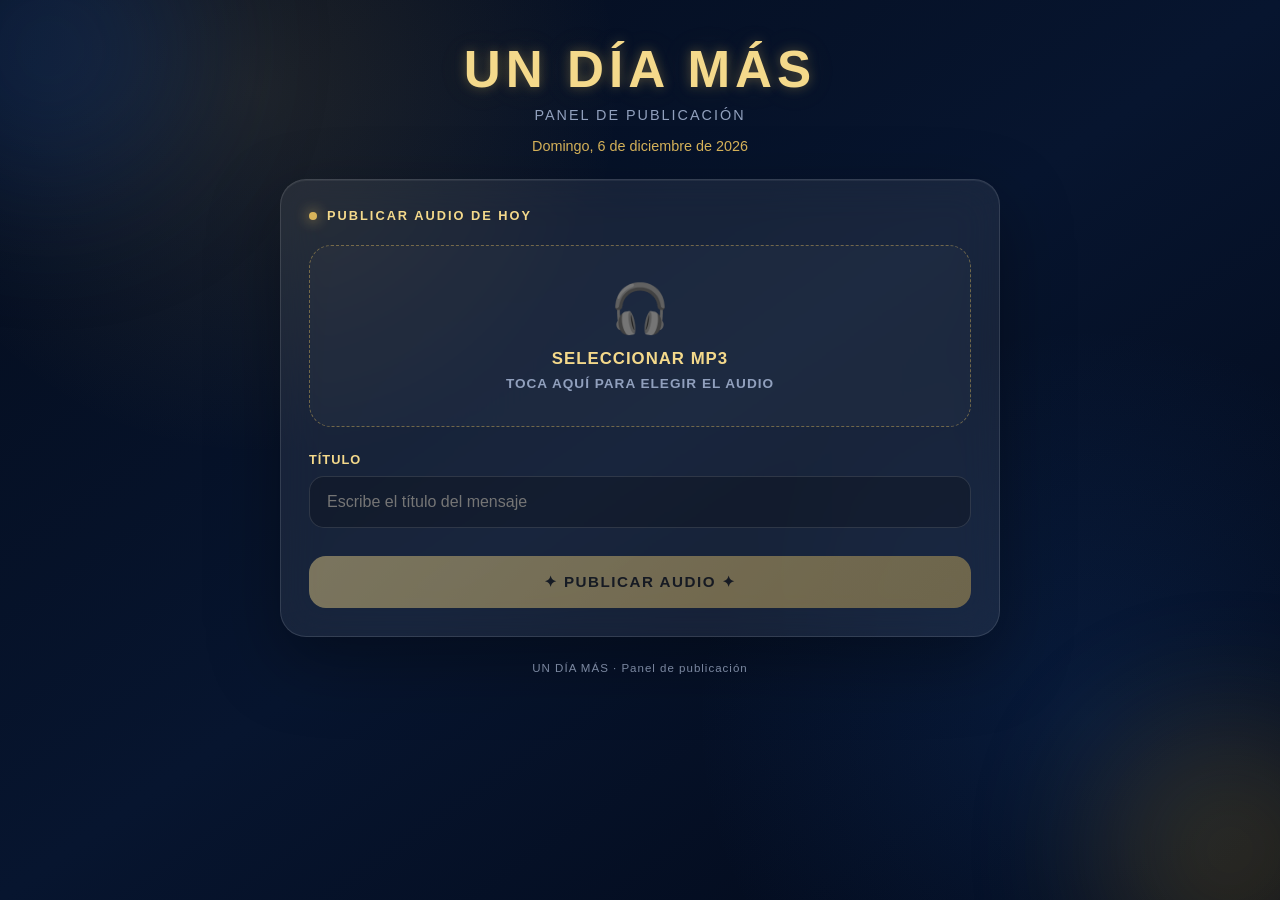
==== admin.html @ 6bc4cc5b "Create admin.html" ====
<!DOCTYPE html>
<html lang="es">
<head>
  <meta charset="UTF-8">

  <meta
    name="viewport"
    content="width=device-width, initial-scale=1.0, viewport-fit=cover"
  >

  <meta name="theme-color" content="#07152f">

  <title>UN DÍA MÁS — Panel de publicación</title>

  <style>
    * {
      box-sizing: border-box;
      margin: 0;
      padding: 0;
    }

    :root {
      --navy: #07152f;
      --navy-light: #0d2144;
      --gold: #d8b45a;
      --gold-light: #f4d98b;
      --white: #ffffff;
      --text: #eaf0ff;
      --muted: #91a0bd;
      --glass: rgba(255, 255, 255, 0.07);
      --border: rgba(255, 255, 255, 0.12);
    }

    body {
      min-height: 100vh;
      font-family: Arial, Helvetica, sans-serif;
      color: var(--text);
      background:
        radial-gradient(
          circle at 20% 10%,
          rgba(216, 180, 90, 0.12),
          transparent 28%
        ),
        radial-gradient(
          circle at 85% 80%,
          rgba(30, 100, 200, 0.16),
          transparent 30%
        ),
        linear-gradient(145deg, #040c1c, var(--navy), #020817);

      padding: 25px 15px;
      overflow-x: hidden;
    }

    /* Fondo */

    .background {
      position: fixed;
      inset: 0;
      pointer-events: none;
      overflow: hidden;
      z-index: -1;
    }

    .glow {
      position: absolute;
      border-radius: 50%;
      filter: blur(70px);
      opacity: 0.25;
    }

    .glow-1 {
      width: 300px;
      height: 300px;
      background: #174a9c;
      top: -100px;
      left: -100px;
    }

    .glow-2 {
      width: 260px;
      height: 260px;
      background: #a57b18;
      right: -80px;
      bottom: -80px;
    }

    .app {
      width: min(720px, 100%);
      margin: auto;
    }

    /* Encabezado */

    header {
      text-align: center;
      padding: 15px 10px 25px;
    }

    .brand {
      font-size: clamp(2rem, 8vw, 3.2rem);
      font-weight: 800;
      letter-spacing: 5px;
      color: var(--gold-light);
      text-shadow:
        0 0 12px rgba(216, 180, 90, 0.35),
        0 0 35px rgba(216, 180, 90, 0.12);
    }

    .subtitle {
      margin-top: 8px;
      color: var(--muted);
      font-size: 0.9rem;
      letter-spacing: 2px;
      text-transform: uppercase;
    }

    .date {
      margin-top: 15px;
      font-size: 0.9rem;
      color: var(--gold);
    }

    /* Tarjeta */

    .card {
      background: var(--glass);
      border: 1px solid var(--border);
      border-radius: 26px;
      padding: 28px;
      backdrop-filter: blur(20px);
      -webkit-backdrop-filter: blur(20px);
      box-shadow:
        0 25px 70px rgba(0, 0, 0, 0.35),
        inset 0 1px 0 rgba(255, 255, 255, 0.06);
    }

    .section-title {
      display: flex;
      align-items: center;
      gap: 10px;
      font-size: 0.8rem;
      font-weight: 700;
      letter-spacing: 2px;
      color: var(--gold-light);
      margin-bottom: 22px;
    }

    .section-title::before {
      content: "";
      width: 8px;
      height: 8px;
      border-radius: 50%;
      background: var(--gold);
      box-shadow: 0 0 14px var(--gold);
    }

    /* Selector */

    .upload-area {
      border: 1.5px dashed rgba(216, 180, 90, 0.45);
      border-radius: 22px;
      padding: 35px 20px;
      text-align: center;
      cursor: pointer;
      transition: 0.25s ease;
      background: rgba(255, 255, 255, 0.025);
    }

    .upload-area:hover {
      border-color: var(--gold);
      background: rgba(216, 180, 90, 0.06);
      transform: translateY(-2px);
    }

    .upload-icon {
      font-size: 3rem;
      margin-bottom: 12px;
    }

    .upload-title {
      font-size: 1.05rem;
      font-weight: 700;
    }

    .upload-text {
      margin-top: 7px;
      color: var(--muted);
      font-size: 0.85rem;
    }

    #audioFile {
      display: none;
    }

    /* Archivo seleccionado */

    .file-info {
      display: none;
      margin-top: 18px;
      padding: 15px;
      border-radius: 16px;
      background: rgba(216, 180, 90, 0.08);
      border: 1px solid rgba(216, 180, 90, 0.2);
    }

    .file-info.show {
      display: block;
    }

    .file-name {
      font-weight: 700;
      color: var(--gold-light);
      word-break: break-word;
    }

    .file-size {
      margin-top: 5px;
      color: var(--muted);
      font-size: 0.8rem;
    }

    /* Campo título */

    .field {
      margin-top: 25px;
    }

    label {
      display: block;
      margin-bottom: 9px;
      color: var(--gold-light);
      font-size: 0.8rem;
      font-weight: 700;
      letter-spacing: 1px;
      text-transform: uppercase;
    }

    input[type="text"] {
      width: 100%;
      padding: 16px 17px;
      border: 1px solid var(--border);
      border-radius: 15px;
      outline: none;
      color: var(--white);
      background: rgba(0, 0, 0, 0.22);
      font-size: 1rem;
      transition: 0.2s ease;
    }

    input[type="text"]:focus {
      border-color: var(--gold);
      box-shadow: 0 0 0 3px rgba(216, 180, 90, 0.1);
    }

    /* Reproductor */

    .preview {
      display: none;
      margin-top: 25px;
      padding: 20px;
      border-radius: 20px;
      background: rgba(0, 0, 0, 0.18);
      border: 1px solid rgba(255, 255, 255, 0.08);
    }

    .preview.show {
      display: block;
    }

    .preview-title {
      color: var(--muted);
      font-size: 0.75rem;
      letter-spacing: 1.5px;
      text-transform: uppercase;
      margin-bottom: 12px;
    }

    audio {
      width: 100%;
      height: 48px;
    }

    /* Botón */

    .publish-button {
      width: 100%;
      margin-top: 28px;
      padding: 17px;
      border: none;
      border-radius: 17px;
      cursor: pointer;

      color: #17120a;
      background: linear-gradient(
        135deg,
        var(--gold-light),
        var(--gold)
      );

      font-size: 0.95rem;
      font-weight: 900;
      letter-spacing: 1.5px;

      box-shadow:
        0 10px 35px rgba(216, 180, 90, 0.2),
        inset 0 1px 0 rgba(255, 255, 255, 0.5);

      transition: 0.2s ease;
    }

    .publish-button:hover {
      transform: translateY(-2px);
      box-shadow:
        0 15px 45px rgba(216, 180, 90, 0.3),
        inset 0 1px 0 rgba(255, 255, 255, 0.5);
    }

    .publish-button:active {
      transform: scale(0.98);
    }

    .publish-button:disabled {
      cursor: not-allowed;
      opacity: 0.45;
      transform: none;
      box-shadow: none;
    }

    /* Estado */

    .status {
      display: none;
      margin-top: 18px;
      padding: 14px;
      border-radius: 14px;
      text-align: center;
      font-size: 0.85rem;
    }

    .status.show {
      display: block;
    }

    .status.success {
      color: #c9ffd9;
      background: rgba(40, 180, 90, 0.1);
      border: 1px solid rgba(40, 180, 90, 0.2);
    }

    .status.error {
      color: #ffd0d0;
      background: rgba(220, 60, 60, 0.1);
      border: 1px solid rgba(220, 60, 60, 0.2);
    }

    footer {
      text-align: center;
      padding: 25px 10px 10px;
      color: var(--muted);
      font-size: 0.72rem;
      letter-spacing: 1px;
    }

    /* Móvil */

    @media (max-width: 520px) {
      body {
        padding: 12px;
      }

      .card {
        padding: 20px;
        border-radius: 22px;
      }

      .brand {
        letter-spacing: 3px;
      }

      .upload-area {
        padding: 28px 15px;
      }
    }
  </style>
</head>

<body>

  <div class="background">
    <div class="glow glow-1"></div>
    <div class="glow glow-2"></div>
  </div>

  <div class="app">

    <header>
      <div class="brand">UN DÍA MÁS</div>

      <div class="subtitle">
        Panel de publicación
      </div>

      <div class="date" id="currentDate">
        Cargando fecha...
      </div>
    </header>

    <main class="card">

      <div class="section-title">
        PUBLICAR AUDIO DE HOY
      </div>

      <!-- SELECCIONAR MP3 -->

      <label for="audioFile" class="upload-area">

        <div class="upload-icon">
          🎧
        </div>

        <div class="upload-title">
          Seleccionar MP3
        </div>

        <div class="upload-text">
          Toca aquí para elegir el audio
        </div>

      </label>

      <input
        type="file"
        id="audioFile"
        accept="audio/mpeg,audio/mp3,.mp3"
      >

      <!-- INFORMACIÓN DEL ARCHIVO -->

      <div class="file-info" id="fileInfo">

        <div class="file-name" id="fileName">
          -
        </div>

        <div class="file-size" id="fileSize">
          -
        </div>

      </div>

      <!-- TÍTULO -->

      <div class="field">

        <label for="audioTitle">
          Título
        </label>

        <input
          type="text"
          id="audioTitle"
          maxlength="100"
          placeholder="Escribe el título del mensaje"
        >

      </div>

      <!-- PREVISUALIZACIÓN -->

      <div class="preview" id="preview">

        <div class="preview-title">
          Vista previa
        </div>

        <audio
          id="audioPreview"
          controls
          preload="metadata"
        ></audio>

      </div>

      <!-- PUBLICAR -->

      <button
        class="publish-button"
        id="publishButton"
        disabled
      >
        ✦ PUBLICAR AUDIO ✦
      </button>

      <div
        class="status"
        id="status"
      ></div>

    </main>

    <footer>
      UN DÍA MÁS · Panel de publicación
    </footer>

  </div>

  <script>

    const audioFile = document.getElementById("audioFile");
    const audioTitle = document.getElementById("audioTitle");
    const audioPreview = document.getElementById("audioPreview");
    const fileInfo = document.getElementById("fileInfo");
    const fileName = document.getElementById("fileName");
    const fileSize = document.getElementById("fileSize");
    const preview = document.getElementById("preview");
    const publishButton = document.getElementById("publishButton");
    const status = document.getElementById("status");
    const currentDate = document.getElementById("currentDate");

    let selectedFile = null;
    let previewUrl = null;

    /* Fecha actual */

    function showCurrentDate() {

      const now = new Date();

      const formatted = new Intl.DateTimeFormat(
        "es-CO",
        {
          weekday: "long",
          day: "numeric",
          month: "long",
          year: "numeric"
        }
      ).format(now);

      currentDate.textContent =
        formatted.charAt(0).toUpperCase() +
        formatted.slice(1);
    }

    showCurrentDate();

    /* Seleccionar archivo */

    audioFile.addEventListener("change", () => {

      const file = audioFile.files[0];

      if (!file) {
        return;
      }

      if (!file.name.toLowerCase().endsWith(".mp3")) {

        showStatus(
          "Selecciona un archivo MP3.",
          "error"
        );

        audioFile.value = "";
        return;
      }

      selectedFile = file;

      fileName.textContent = file.name;

      fileSize.textContent =
        formatFileSize(file.size);

      fileInfo.classList.add("show");

      if (previewUrl) {
        URL.revokeObjectURL(previewUrl);
      }

      previewUrl = URL.createObjectURL(file);

      audioPreview.src = previewUrl;

      preview.classList.add("show");

      updatePublishButton();

      hideStatus();
    });

    /* Título */

    audioTitle.addEventListener(
      "input",
      updatePublishButton
    );

    /* Habilitar botón */

    function updatePublishButton() {

      const valid =
        selectedFile &&
        audioTitle.value.trim().length > 0;

      publishButton.disabled = !valid;
    }

    /* Tamaño */

    function formatFileSize(bytes) {

      if (bytes < 1024) {
        return bytes + " B";
      }

      if (bytes < 1024 * 1024) {
        return (
          (bytes / 1024).toFixed(1) +
          " KB"
        );
      }

      return (
        (bytes / (1024 * 1024)).toFixed(2) +
        " MB"
      );
    }

    /* Estado */

    function showStatus(message, type) {

      status.textContent = message;

      status.className =
        "status show " + type;
    }

    function hideStatus() {

      status.textContent = "";

      status.className =
        "status";
    }

    /* Publicar */

    publishButton.addEventListener(
      "click",
      () => {

        /*
         * TODAVÍA NO PUBLICAMOS.
         *
         * En el siguiente paso conectaremos
         * este botón con el almacenamiento real.
         */

        showStatus(
          "El audio está listo para publicar. La conexión de publicación la agregaremos en el siguiente paso.",
          "success"
        );

      }
    );

  </script>

</body>
</html>
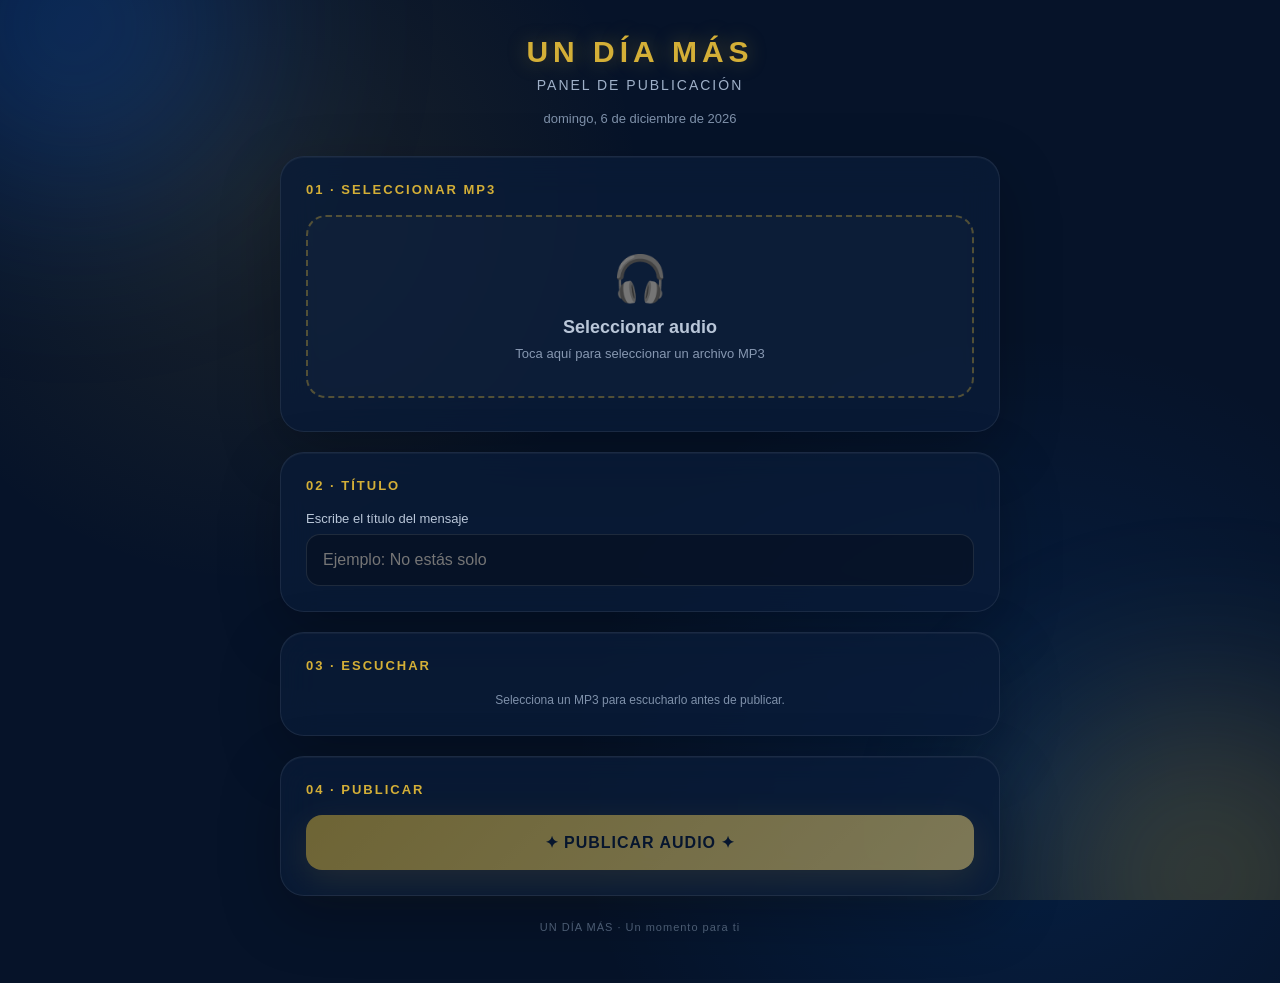
==== commit fa6956b6: "Refactor admin panel HTML and CSS styles Updated HTML structure and styles for the admin panel, incl" ====
--- a/admin.html
+++ b/admin.html
@@ -1,675 +1,957 @@
 <!DOCTYPE html>
 <html lang="es">
 <head>
-  <meta charset="UTF-8">
-
-  <meta
-    name="viewport"
-    content="width=device-width, initial-scale=1.0, viewport-fit=cover"
-  >
-
-  <meta name="theme-color" content="#07152f">
-
-  <title>UN DÍA MÁS — Panel de publicación</title>
-
-  <style>
-    * {
-      box-sizing: border-box;
-      margin: 0;
-      padding: 0;
+<meta charset="UTF-8">
+<meta name="viewport" content="width=device-width, initial-scale=1.0">
+
+<title>UN DÍA MÁS — Panel de Publicación</title>
+
+<style>
+
+*{
+    box-sizing:border-box;
+    margin:0;
+    padding:0;
+}
+
+body{
+    min-height:100vh;
+    font-family:Arial,Helvetica,sans-serif;
+    background:
+        radial-gradient(circle at 20% 20%, rgba(212,175,55,.10), transparent 30%),
+        radial-gradient(circle at 80% 80%, rgba(0,120,255,.12), transparent 35%),
+        #061329;
+    color:#fff;
+    overflow-x:hidden;
+}
+
+.background{
+    position:fixed;
+    inset:0;
+    overflow:hidden;
+    pointer-events:none;
+}
+
+.glow{
+    position:absolute;
+    width:350px;
+    height:350px;
+    border-radius:50%;
+    filter:blur(100px);
+    opacity:.25;
+}
+
+.glow-1{
+    background:#0d6efd;
+    top:-150px;
+    left:-100px;
+}
+
+.glow-2{
+    background:#d4af37;
+    bottom:-150px;
+    right:-100px;
+}
+
+.container{
+    width:min(720px,92%);
+    margin:auto;
+    padding:35px 0 50px;
+    position:relative;
+    z-index:2;
+}
+
+header{
+    text-align:center;
+    margin-bottom:30px;
+}
+
+.logo{
+    font-size:30px;
+    font-weight:800;
+    letter-spacing:5px;
+    color:#d4af37;
+    text-shadow:0 0 20px rgba(212,175,55,.35);
+}
+
+.subtitle{
+    margin-top:8px;
+    color:#9fb0c8;
+    font-size:14px;
+    letter-spacing:2px;
+}
+
+.date{
+    margin-top:18px;
+    font-size:13px;
+    color:#7f91aa;
+}
+
+.card{
+    background:rgba(10,28,56,.78);
+    border:1px solid rgba(255,255,255,.08);
+    border-radius:24px;
+    padding:25px;
+    margin-bottom:20px;
+    box-shadow:
+        0 20px 60px rgba(0,0,0,.25),
+        inset 0 1px 0 rgba(255,255,255,.04);
+    backdrop-filter:blur(18px);
+}
+
+.card-title{
+    color:#d4af37;
+    font-size:13px;
+    font-weight:bold;
+    letter-spacing:2px;
+    margin-bottom:18px;
+}
+
+.upload-area{
+    border:2px dashed rgba(212,175,55,.35);
+    border-radius:20px;
+    padding:35px 20px;
+    text-align:center;
+    cursor:pointer;
+    transition:.3s;
+    background:rgba(255,255,255,.02);
+}
+
+.upload-area:hover{
+    border-color:#d4af37;
+    background:rgba(212,175,55,.05);
+    transform:translateY(-2px);
+}
+
+.upload-icon{
+    font-size:45px;
+    margin-bottom:12px;
+}
+
+.upload-title{
+    font-size:18px;
+    font-weight:bold;
+}
+
+.upload-text{
+    color:#8798b1;
+    font-size:13px;
+    margin-top:8px;
+}
+
+#fileInput{
+    display:none;
+}
+
+.file-info{
+    display:none;
+    margin-top:18px;
+    padding:14px;
+    border-radius:14px;
+    background:rgba(0,0,0,.2);
+    border:1px solid rgba(255,255,255,.06);
+}
+
+.file-name{
+    font-weight:bold;
+    word-break:break-word;
+}
+
+.file-size{
+    color:#8798b1;
+    font-size:12px;
+    margin-top:5px;
+}
+
+label{
+    display:block;
+    color:#b9c6d8;
+    font-size:13px;
+    margin-bottom:8px;
+}
+
+input[type="text"]{
+    width:100%;
+    padding:16px;
+    border-radius:14px;
+    border:1px solid rgba(255,255,255,.1);
+    outline:none;
+    background:rgba(0,0,0,.25);
+    color:#fff;
+    font-size:16px;
+    transition:.3s;
+}
+
+input[type="text"]:focus{
+    border-color:#d4af37;
+    box-shadow:0 0 0 3px rgba(212,175,55,.08);
+}
+
+.preview{
+    display:none;
+    margin-top:20px;
+}
+
+.preview-title{
+    font-size:12px;
+    color:#8fa0b8;
+    letter-spacing:1px;
+    margin-bottom:10px;
+}
+
+audio{
+    width:100%;
+}
+
+.publish-button{
+    width:100%;
+    border:none;
+    border-radius:16px;
+    padding:18px;
+    background:linear-gradient(135deg,#d4af37,#f0d477);
+    color:#061329;
+    font-weight:900;
+    font-size:16px;
+    letter-spacing:1px;
+    cursor:pointer;
+    box-shadow:0 10px 35px rgba(212,175,55,.25);
+    transition:.25s;
+}
+
+.publish-button:hover{
+    transform:translateY(-2px);
+    box-shadow:0 15px 45px rgba(212,175,55,.35);
+}
+
+.publish-button:active{
+    transform:scale(.98);
+}
+
+.publish-button:disabled{
+    opacity:.5;
+    cursor:not-allowed;
+    transform:none;
+}
+
+.status{
+    display:none;
+    margin-top:18px;
+    padding:15px;
+    border-radius:14px;
+    text-align:center;
+    font-size:14px;
+}
+
+.status.loading{
+    display:block;
+    background:rgba(0,120,255,.1);
+    border:1px solid rgba(0,120,255,.25);
+    color:#8ec5ff;
+}
+
+.status.success{
+    display:block;
+    background:rgba(40,200,120,.1);
+    border:1px solid rgba(40,200,120,.25);
+    color:#72e5aa;
+}
+
+.status.error{
+    display:block;
+    background:rgba(255,70,70,.1);
+    border:1px solid rgba(255,70,70,.25);
+    color:#ff9292;
+}
+
+.info{
+    color:#7f91aa;
+    font-size:12px;
+    line-height:1.6;
+    text-align:center;
+}
+
+footer{
+    text-align:center;
+    margin-top:25px;
+    color:#53657e;
+    font-size:11px;
+    letter-spacing:1px;
+}
+
+/* IFRAME OCULTO PARA ENVIAR EL FORMULARIO */
+#uploadFrame{
+    display:none;
+}
+
+@media(max-width:600px){
+
+    .container{
+        padding-top:25px;
     }
 
-    :root {
-      --navy: #07152f;
-      --navy-light: #0d2144;
-      --gold: #d8b45a;
-      --gold-light: #f4d98b;
-      --white: #ffffff;
-      --text: #eaf0ff;
-      --muted: #91a0bd;
-      --glass: rgba(255, 255, 255, 0.07);
-      --border: rgba(255, 255, 255, 0.12);
+    .logo{
+        font-size:24px;
+        letter-spacing:4px;
     }
 
-    body {
-      min-height: 100vh;
-      font-family: Arial, Helvetica, sans-serif;
-      color: var(--text);
-      background:
-        radial-gradient(
-          circle at 20% 10%,
-          rgba(216, 180, 90, 0.12),
-          transparent 28%
-        ),
-        radial-gradient(
-          circle at 85% 80%,
-          rgba(30, 100, 200, 0.16),
-          transparent 30%
-        ),
-        linear-gradient(145deg, #040c1c, var(--navy), #020817);
-
-      padding: 25px 15px;
-      overflow-x: hidden;
+    .card{
+        padding:20px;
+        border-radius:20px;
     }
 
-    /* Fondo */
-
-    .background {
-      position: fixed;
-      inset: 0;
-      pointer-events: none;
-      overflow: hidden;
-      z-index: -1;
+    .upload-area{
+        padding:30px 15px;
     }
 
-    .glow {
-      position: absolute;
-      border-radius: 50%;
-      filter: blur(70px);
-      opacity: 0.25;
-    }
-
-    .glow-1 {
-      width: 300px;
-      height: 300px;
-      background: #174a9c;
-      top: -100px;
-      left: -100px;
-    }
-
-    .glow-2 {
-      width: 260px;
-      height: 260px;
-      background: #a57b18;
-      right: -80px;
-      bottom: -80px;
-    }
-
-    .app {
-      width: min(720px, 100%);
-      margin: auto;
-    }
-
-    /* Encabezado */
-
-    header {
-      text-align: center;
-      padding: 15px 10px 25px;
-    }
-
-    .brand {
-      font-size: clamp(2rem, 8vw, 3.2rem);
-      font-weight: 800;
-      letter-spacing: 5px;
-      color: var(--gold-light);
-      text-shadow:
-        0 0 12px rgba(216, 180, 90, 0.35),
-        0 0 35px rgba(216, 180, 90, 0.12);
-    }
-
-    .subtitle {
-      margin-top: 8px;
-      color: var(--muted);
-      font-size: 0.9rem;
-      letter-spacing: 2px;
-      text-transform: uppercase;
-    }
-
-    .date {
-      margin-top: 15px;
-      font-size: 0.9rem;
-      color: var(--gold);
-    }
-
-    /* Tarjeta */
-
-    .card {
-      background: var(--glass);
-      border: 1px solid var(--border);
-      border-radius: 26px;
-      padding: 28px;
-      backdrop-filter: blur(20px);
-      -webkit-backdrop-filter: blur(20px);
-      box-shadow:
-        0 25px 70px rgba(0, 0, 0, 0.35),
-        inset 0 1px 0 rgba(255, 255, 255, 0.06);
-    }
-
-    .section-title {
-      display: flex;
-      align-items: center;
-      gap: 10px;
-      font-size: 0.8rem;
-      font-weight: 700;
-      letter-spacing: 2px;
-      color: var(--gold-light);
-      margin-bottom: 22px;
-    }
-
-    .section-title::before {
-      content: "";
-      width: 8px;
-      height: 8px;
-      border-radius: 50%;
-      background: var(--gold);
-      box-shadow: 0 0 14px var(--gold);
-    }
-
-    /* Selector */
-
-    .upload-area {
-      border: 1.5px dashed rgba(216, 180, 90, 0.45);
-      border-radius: 22px;
-      padding: 35px 20px;
-      text-align: center;
-      cursor: pointer;
-      transition: 0.25s ease;
-      background: rgba(255, 255, 255, 0.025);
-    }
-
-    .upload-area:hover {
-      border-color: var(--gold);
-      background: rgba(216, 180, 90, 0.06);
-      transform: translateY(-2px);
-    }
-
-    .upload-icon {
-      font-size: 3rem;
-      margin-bottom: 12px;
-    }
-
-    .upload-title {
-      font-size: 1.05rem;
-      font-weight: 700;
-    }
-
-    .upload-text {
-      margin-top: 7px;
-      color: var(--muted);
-      font-size: 0.85rem;
-    }
-
-    #audioFile {
-      display: none;
-    }
-
-    /* Archivo seleccionado */
-
-    .file-info {
-      display: none;
-      margin-top: 18px;
-      padding: 15px;
-      border-radius: 16px;
-      background: rgba(216, 180, 90, 0.08);
-      border: 1px solid rgba(216, 180, 90, 0.2);
-    }
-
-    .file-info.show {
-      display: block;
-    }
-
-    .file-name {
-      font-weight: 700;
-      color: var(--gold-light);
-      word-break: break-word;
-    }
-
-    .file-size {
-      margin-top: 5px;
-      color: var(--muted);
-      font-size: 0.8rem;
-    }
-
-    /* Campo título */
-
-    .field {
-      margin-top: 25px;
-    }
-
-    label {
-      display: block;
-      margin-bottom: 9px;
-      color: var(--gold-light);
-      font-size: 0.8rem;
-      font-weight: 700;
-      letter-spacing: 1px;
-      text-transform: uppercase;
-    }
-
-    input[type="text"] {
-      width: 100%;
-      padding: 16px 17px;
-      border: 1px solid var(--border);
-      border-radius: 15px;
-      outline: none;
-      color: var(--white);
-      background: rgba(0, 0, 0, 0.22);
-      font-size: 1rem;
-      transition: 0.2s ease;
-    }
-
-    input[type="text"]:focus {
-      border-color: var(--gold);
-      box-shadow: 0 0 0 3px rgba(216, 180, 90, 0.1);
-    }
-
-    /* Reproductor */
-
-    .preview {
-      display: none;
-      margin-top: 25px;
-      padding: 20px;
-      border-radius: 20px;
-      background: rgba(0, 0, 0, 0.18);
-      border: 1px solid rgba(255, 255, 255, 0.08);
-    }
-
-    .preview.show {
-      display: block;
-    }
-
-    .preview-title {
-      color: var(--muted);
-      font-size: 0.75rem;
-      letter-spacing: 1.5px;
-      text-transform: uppercase;
-      margin-bottom: 12px;
-    }
-
-    audio {
-      width: 100%;
-      height: 48px;
-    }
-
-    /* Botón */
-
-    .publish-button {
-      width: 100%;
-      margin-top: 28px;
-      padding: 17px;
-      border: none;
-      border-radius: 17px;
-      cursor: pointer;
-
-      color: #17120a;
-      background: linear-gradient(
-        135deg,
-        var(--gold-light),
-        var(--gold)
-      );
-
-      font-size: 0.95rem;
-      font-weight: 900;
-      letter-spacing: 1.5px;
-
-      box-shadow:
-        0 10px 35px rgba(216, 180, 90, 0.2),
-        inset 0 1px 0 rgba(255, 255, 255, 0.5);
-
-      transition: 0.2s ease;
-    }
-
-    .publish-button:hover {
-      transform: translateY(-2px);
-      box-shadow:
-        0 15px 45px rgba(216, 180, 90, 0.3),
-        inset 0 1px 0 rgba(255, 255, 255, 0.5);
-    }
-
-    .publish-button:active {
-      transform: scale(0.98);
-    }
-
-    .publish-button:disabled {
-      cursor: not-allowed;
-      opacity: 0.45;
-      transform: none;
-      box-shadow: none;
-    }
-
-    /* Estado */
-
-    .status {
-      display: none;
-      margin-top: 18px;
-      padding: 14px;
-      border-radius: 14px;
-      text-align: center;
-      font-size: 0.85rem;
-    }
-
-    .status.show {
-      display: block;
-    }
-
-    .status.success {
-      color: #c9ffd9;
-      background: rgba(40, 180, 90, 0.1);
-      border: 1px solid rgba(40, 180, 90, 0.2);
-    }
-
-    .status.error {
-      color: #ffd0d0;
-      background: rgba(220, 60, 60, 0.1);
-      border: 1px solid rgba(220, 60, 60, 0.2);
-    }
-
-    footer {
-      text-align: center;
-      padding: 25px 10px 10px;
-      color: var(--muted);
-      font-size: 0.72rem;
-      letter-spacing: 1px;
-    }
-
-    /* Móvil */
-
-    @media (max-width: 520px) {
-      body {
-        padding: 12px;
-      }
-
-      .card {
-        padding: 20px;
-        border-radius: 22px;
-      }
-
-      .brand {
-        letter-spacing: 3px;
-      }
-
-      .upload-area {
-        padding: 28px 15px;
-      }
-    }
-  </style>
+}
+
+</style>
 </head>
 
 <body>
 
-  <div class="background">
+<div class="background">
     <div class="glow glow-1"></div>
     <div class="glow glow-2"></div>
-  </div>
-
-  <div class="app">
-
-    <header>
-      <div class="brand">UN DÍA MÁS</div>
-
-      <div class="subtitle">
-        Panel de publicación
-      </div>
-
-      <div class="date" id="currentDate">
+</div>
+
+<div class="container">
+
+<header>
+
+    <div class="logo">
+        UN DÍA MÁS
+    </div>
+
+    <div class="subtitle">
+        PANEL DE PUBLICACIÓN
+    </div>
+
+    <div class="date" id="currentDate">
         Cargando fecha...
-      </div>
-    </header>
-
-    <main class="card">
-
-      <div class="section-title">
-        PUBLICAR AUDIO DE HOY
-      </div>
-
-      <!-- SELECCIONAR MP3 -->
-
-      <label for="audioFile" class="upload-area">
+    </div>
+
+</header>
+
+
+<!-- ARCHIVO -->
+<div class="card">
+
+    <div class="card-title">
+        01 · SELECCIONAR MP3
+    </div>
+
+    <label
+        for="fileInput"
+        class="upload-area"
+        id="uploadArea"
+    >
 
         <div class="upload-icon">
-          🎧
+            🎧
         </div>
 
         <div class="upload-title">
-          Seleccionar MP3
+            Seleccionar audio
         </div>
 
         <div class="upload-text">
-          Toca aquí para elegir el audio
+            Toca aquí para seleccionar un archivo MP3
         </div>
 
-      </label>
-
-      <input
+    </label>
+
+    <input
         type="file"
-        id="audioFile"
-        accept="audio/mpeg,audio/mp3,.mp3"
-      >
-
-      <!-- INFORMACIÓN DEL ARCHIVO -->
-
-      <div class="file-info" id="fileInfo">
+        id="fileInput"
+        accept="audio/mpeg,.mp3"
+    >
+
+    <div class="file-info" id="fileInfo">
 
         <div class="file-name" id="fileName">
-          -
+            —
         </div>
 
         <div class="file-size" id="fileSize">
-          -
+            —
         </div>
 
-      </div>
-
-      <!-- TÍTULO -->
-
-      <div class="field">
-
-        <label for="audioTitle">
-          Título
-        </label>
-
-        <input
-          type="text"
-          id="audioTitle"
-          maxlength="100"
-          placeholder="Escribe el título del mensaje"
-        >
-
-      </div>
-
-      <!-- PREVISUALIZACIÓN -->
-
-      <div class="preview" id="preview">
+    </div>
+
+</div>
+
+
+<!-- TITULO -->
+<div class="card">
+
+    <div class="card-title">
+        02 · TÍTULO
+    </div>
+
+    <label for="titleInput">
+        Escribe el título del mensaje
+    </label>
+
+    <input
+        type="text"
+        id="titleInput"
+        placeholder="Ejemplo: No estás solo"
+        maxlength="120"
+    >
+
+</div>
+
+
+<!-- PREVISUALIZACION -->
+<div class="card">
+
+    <div class="card-title">
+        03 · ESCUCHAR
+    </div>
+
+    <div
+        class="preview"
+        id="preview"
+    >
 
         <div class="preview-title">
-          Vista previa
+            PREVISUALIZACIÓN DEL AUDIO
         </div>
 
         <audio
-          id="audioPreview"
-          controls
-          preload="metadata"
+            id="audioPreview"
+            controls
+            preload="metadata"
         ></audio>
 
-      </div>
-
-      <!-- PUBLICAR -->
-
-      <button
+    </div>
+
+    <div
+        class="info"
+        id="previewMessage"
+    >
+        Selecciona un MP3 para escucharlo antes de publicar.
+    </div>
+
+</div>
+
+
+<!-- PUBLICAR -->
+<div class="card">
+
+    <div class="card-title">
+        04 · PUBLICAR
+    </div>
+
+    <button
         class="publish-button"
         id="publishButton"
         disabled
-      >
+    >
         ✦ PUBLICAR AUDIO ✦
-      </button>
-
-      <div
+    </button>
+
+    <div
         class="status"
         id="status"
-      ></div>
-
-    </main>
-
-    <footer>
-      UN DÍA MÁS · Panel de publicación
-    </footer>
-
-  </div>
-
-  <script>
-
-    const audioFile = document.getElementById("audioFile");
-    const audioTitle = document.getElementById("audioTitle");
-    const audioPreview = document.getElementById("audioPreview");
-    const fileInfo = document.getElementById("fileInfo");
-    const fileName = document.getElementById("fileName");
-    const fileSize = document.getElementById("fileSize");
-    const preview = document.getElementById("preview");
-    const publishButton = document.getElementById("publishButton");
-    const status = document.getElementById("status");
-    const currentDate = document.getElementById("currentDate");
-
-    let selectedFile = null;
-    let previewUrl = null;
-
-    /* Fecha actual */
-
-    function showCurrentDate() {
-
-      const now = new Date();
-
-      const formatted = new Intl.DateTimeFormat(
-        "es-CO",
-        {
-          weekday: "long",
-          day: "numeric",
-          month: "long",
-          year: "numeric"
+    ></div>
+
+</div>
+
+
+<footer>
+    UN DÍA MÁS · Un momento para ti
+</footer>
+
+</div>
+
+
+<!--
+    FORMULARIO REAL.
+    Se utiliza un iframe oculto para evitar problemas
+    de CORS entre GitHub Pages y Google Apps Script.
+-->
+<iframe
+    name="uploadFrame"
+    id="uploadFrame"
+></iframe>
+
+<form
+    id="uploadForm"
+    method="POST"
+    target="uploadFrame"
+    style="display:none;"
+>
+
+    <input
+        type="hidden"
+        name="titulo"
+        id="formTitulo"
+    >
+
+    <input
+        type="hidden"
+        name="audio"
+        id="formAudio"
+    >
+
+</form>
+
+
+<script>
+
+/*******************************************************
+ * CONFIGURACIÓN
+ *******************************************************/
+
+const BACKEND_URL =
+"https://script.google.com/macros/s/AKfycbzTWEH36OvvvpLfSsa8HtUlvZWKCQ-cBEOrhyyCtH1My5xceHpNo_sVhotDDm8snukA/exec";
+
+
+/*******************************************************
+ * ELEMENTOS
+ *******************************************************/
+
+const fileInput =
+    document.getElementById("fileInput");
+
+const uploadArea =
+    document.getElementById("uploadArea");
+
+const fileInfo =
+    document.getElementById("fileInfo");
+
+const fileName =
+    document.getElementById("fileName");
+
+const fileSize =
+    document.getElementById("fileSize");
+
+const titleInput =
+    document.getElementById("titleInput");
+
+const audioPreview =
+    document.getElementById("audioPreview");
+
+const preview =
+    document.getElementById("preview");
+
+const previewMessage =
+    document.getElementById("previewMessage");
+
+const publishButton =
+    document.getElementById("publishButton");
+
+const statusBox =
+    document.getElementById("status");
+
+const uploadForm =
+    document.getElementById("uploadForm");
+
+const formTitulo =
+    document.getElementById("formTitulo");
+
+const formAudio =
+    document.getElementById("formAudio");
+
+const currentDate =
+    document.getElementById("currentDate");
+
+
+let selectedFile = null;
+let previewUrl = null;
+
+
+/*******************************************************
+ * FECHA
+ *******************************************************/
+
+function mostrarFecha(){
+
+    const fecha = new Date();
+
+    currentDate.textContent =
+        fecha.toLocaleDateString(
+            "es-CO",
+            {
+                weekday:"long",
+                year:"numeric",
+                month:"long",
+                day:"numeric"
+            }
+        );
+
+}
+
+mostrarFecha();
+
+
+/*******************************************************
+ * SELECCIONAR MP3
+ *******************************************************/
+
+fileInput.addEventListener(
+    "change",
+    function(){
+
+        const file = this.files[0];
+
+        if(!file){
+            return;
         }
-      ).format(now);
-
-      currentDate.textContent =
-        formatted.charAt(0).toUpperCase() +
-        formatted.slice(1);
+
+        if(
+            file.type !== "audio/mpeg" &&
+            !file.name.toLowerCase().endsWith(".mp3")
+        ){
+
+            mostrarEstado(
+                "error",
+                "Por favor selecciona un archivo MP3."
+            );
+
+            this.value = "";
+            return;
+        }
+
+        selectedFile = file;
+
+        fileName.textContent =
+            file.name;
+
+        fileSize.textContent =
+            formatearTamano(file.size);
+
+        fileInfo.style.display =
+            "block";
+
+
+        if(previewUrl){
+            URL.revokeObjectURL(previewUrl);
+        }
+
+        previewUrl =
+            URL.createObjectURL(file);
+
+        audioPreview.src =
+            previewUrl;
+
+        preview.style.display =
+            "block";
+
+        previewMessage.style.display =
+            "none";
+
+        comprobarFormulario();
+
+        ocultarEstado();
+
     }
-
-    showCurrentDate();
-
-    /* Seleccionar archivo */
-
-    audioFile.addEventListener("change", () => {
-
-      const file = audioFile.files[0];
-
-      if (!file) {
-        return;
-      }
-
-      if (!file.name.toLowerCase().endsWith(".mp3")) {
-
-        showStatus(
-          "Selecciona un archivo MP3.",
-          "error"
+);
+
+
+/*******************************************************
+ * TITULO
+ *******************************************************/
+
+titleInput.addEventListener(
+    "input",
+    function(){
+
+        comprobarFormulario();
+
+        ocultarEstado();
+
+    }
+);
+
+
+/*******************************************************
+ * COMPROBAR FORMULARIO
+ *******************************************************/
+
+function comprobarFormulario(){
+
+    const tieneAudio =
+        selectedFile !== null;
+
+    const tieneTitulo =
+        titleInput.value.trim().length > 0;
+
+    publishButton.disabled =
+        !(tieneAudio && tieneTitulo);
+
+}
+
+
+/*******************************************************
+ * PUBLICAR
+ *******************************************************/
+
+publishButton.addEventListener(
+    "click",
+    async function(){
+
+        if(!selectedFile){
+
+            mostrarEstado(
+                "error",
+                "Selecciona primero un archivo MP3."
+            );
+
+            return;
+        }
+
+
+        const titulo =
+            titleInput.value.trim();
+
+
+        if(!titulo){
+
+            mostrarEstado(
+                "error",
+                "Escribe el título del audio."
+            );
+
+            titleInput.focus();
+
+            return;
+        }
+
+
+        publishButton.disabled = true;
+
+        publishButton.textContent =
+            "⏳ PREPARANDO AUDIO...";
+
+
+        mostrarEstado(
+            "loading",
+            "Preparando el audio para publicar..."
         );
 
-        audioFile.value = "";
-        return;
-      }
-
-      selectedFile = file;
-
-      fileName.textContent = file.name;
-
-      fileSize.textContent =
-        formatFileSize(file.size);
-
-      fileInfo.classList.add("show");
-
-      if (previewUrl) {
-        URL.revokeObjectURL(previewUrl);
-      }
-
-      previewUrl = URL.createObjectURL(file);
-
-      audioPreview.src = previewUrl;
-
-      preview.classList.add("show");
-
-      updatePublishButton();
-
-      hideStatus();
-    });
-
-    /* Título */
-
-    audioTitle.addEventListener(
-      "input",
-      updatePublishButton
+
+        try{
+
+            /*
+             * Convertimos el MP3 a Base64.
+             * El backend de Apps Script lo recibe
+             * mediante POST.
+             */
+
+            const base64 =
+                await archivoABase64(selectedFile);
+
+
+            formTitulo.value =
+                titulo;
+
+            formAudio.value =
+                base64;
+
+
+            mostrarEstado(
+                "loading",
+                "🚀 Publicando audio...<br><br>Esto puede tardar unos segundos."
+            );
+
+
+            /*
+             * Enviamos el formulario directamente
+             * a Google Apps Script.
+             */
+
+            uploadForm.action =
+                BACKEND_URL;
+
+            uploadForm.submit();
+
+
+            /*
+             * Como el envío se hace mediante iframe,
+             * no dependemos de CORS para recibir
+             * la respuesta.
+             */
+
+            setTimeout(
+                function(){
+
+                    mostrarEstado(
+                        "success",
+                        "✓ El audio fue enviado para publicación.<br><br>" +
+                        "Espera unos segundos y luego verifica la aplicación."
+                    );
+
+                    publishButton.textContent =
+                        "✓ AUDIO ENVIADO";
+
+                },
+                3500
+            );
+
+
+        }catch(error){
+
+            console.error(error);
+
+            mostrarEstado(
+                "error",
+                "No fue posible preparar el audio."
+            );
+
+            publishButton.disabled =
+                false;
+
+            publishButton.textContent =
+                "✦ PUBLICAR AUDIO ✦";
+
+        }
+
+    }
+);
+
+
+/*******************************************************
+ * ARCHIVO → BASE64
+ *******************************************************/
+
+function archivoABase64(file){
+
+    return new Promise(
+        function(resolve,reject){
+
+            const reader =
+                new FileReader();
+
+            reader.onload =
+                function(){
+
+                    const resultado =
+                        reader.result;
+
+                    /*
+                     * Eliminamos:
+                     *
+                     * data:audio/mpeg;base64,
+                     *
+                     * y dejamos solamente
+                     * la información Base64.
+                     */
+
+                    const base64 =
+                        resultado.split(",")[1];
+
+                    resolve(base64);
+
+                };
+
+            reader.onerror =
+                function(){
+
+                    reject(
+                        new Error(
+                            "No se pudo leer el archivo."
+                        )
+                    );
+
+                };
+
+            reader.readAsDataURL(file);
+
+        }
     );
 
-    /* Habilitar botón */
-
-    function updatePublishButton() {
-
-      const valid =
-        selectedFile &&
-        audioTitle.value.trim().length > 0;
-
-      publishButton.disabled = !valid;
+}
+
+
+/*******************************************************
+ * TAMAÑO DEL ARCHIVO
+ *******************************************************/
+
+function formatearTamano(bytes){
+
+    if(bytes === 0){
+        return "0 Bytes";
     }
 
-    /* Tamaño */
-
-    function formatFileSize(bytes) {
-
-      if (bytes < 1024) {
-        return bytes + " B";
-      }
-
-      if (bytes < 1024 * 1024) {
-        return (
-          (bytes / 1024).toFixed(1) +
-          " KB"
+    const unidades =
+        [
+            "Bytes",
+            "KB",
+            "MB",
+            "GB"
+        ];
+
+    const indice =
+        Math.floor(
+            Math.log(bytes) /
+            Math.log(1024)
         );
-      }
-
-      return (
-        (bytes / (1024 * 1024)).toFixed(2) +
-        " MB"
-      );
+
+    return (
+        parseFloat(
+            (
+                bytes /
+                Math.pow(1024,indice)
+            ).toFixed(2)
+        )
+        +
+        " "
+        +
+        unidades[indice]
+    );
+
+}
+
+
+/*******************************************************
+ * ESTADOS
+ *******************************************************/
+
+function mostrarEstado(tipo,mensaje){
+
+    statusBox.className =
+        "status " + tipo;
+
+    statusBox.innerHTML =
+        mensaje;
+
+    statusBox.style.display =
+        "block";
+
+}
+
+
+function ocultarEstado(){
+
+    statusBox.style.display =
+        "none";
+
+}
+
+
+/*******************************************************
+ * LIMPIAR URL AL SALIR
+ *******************************************************/
+
+window.addEventListener(
+    "beforeunload",
+    function(){
+
+        if(previewUrl){
+
+            URL.revokeObjectURL(
+                previewUrl
+            );
+
+        }
+
     }
-
-    /* Estado */
-
-    function showStatus(message, type) {
-
-      status.textContent = message;
-
-      status.className =
-        "status show " + type;
-    }
-
-    function hideStatus() {
-
-      status.textContent = "";
-
-      status.className =
-        "status";
-    }
-
-    /* Publicar */
-
-    publishButton.addEventListener(
-      "click",
-      () => {
-
-        /*
-         * TODAVÍA NO PUBLICAMOS.
-         *
-         * En el siguiente paso conectaremos
-         * este botón con el almacenamiento real.
-         */
-
-        showStatus(
-          "El audio está listo para publicar. La conexión de publicación la agregaremos en el siguiente paso.",
-          "success"
-        );
-
-      }
-    );
-
-  </script>
+);
+
+</script>
 
 </body>
 </html>
-
